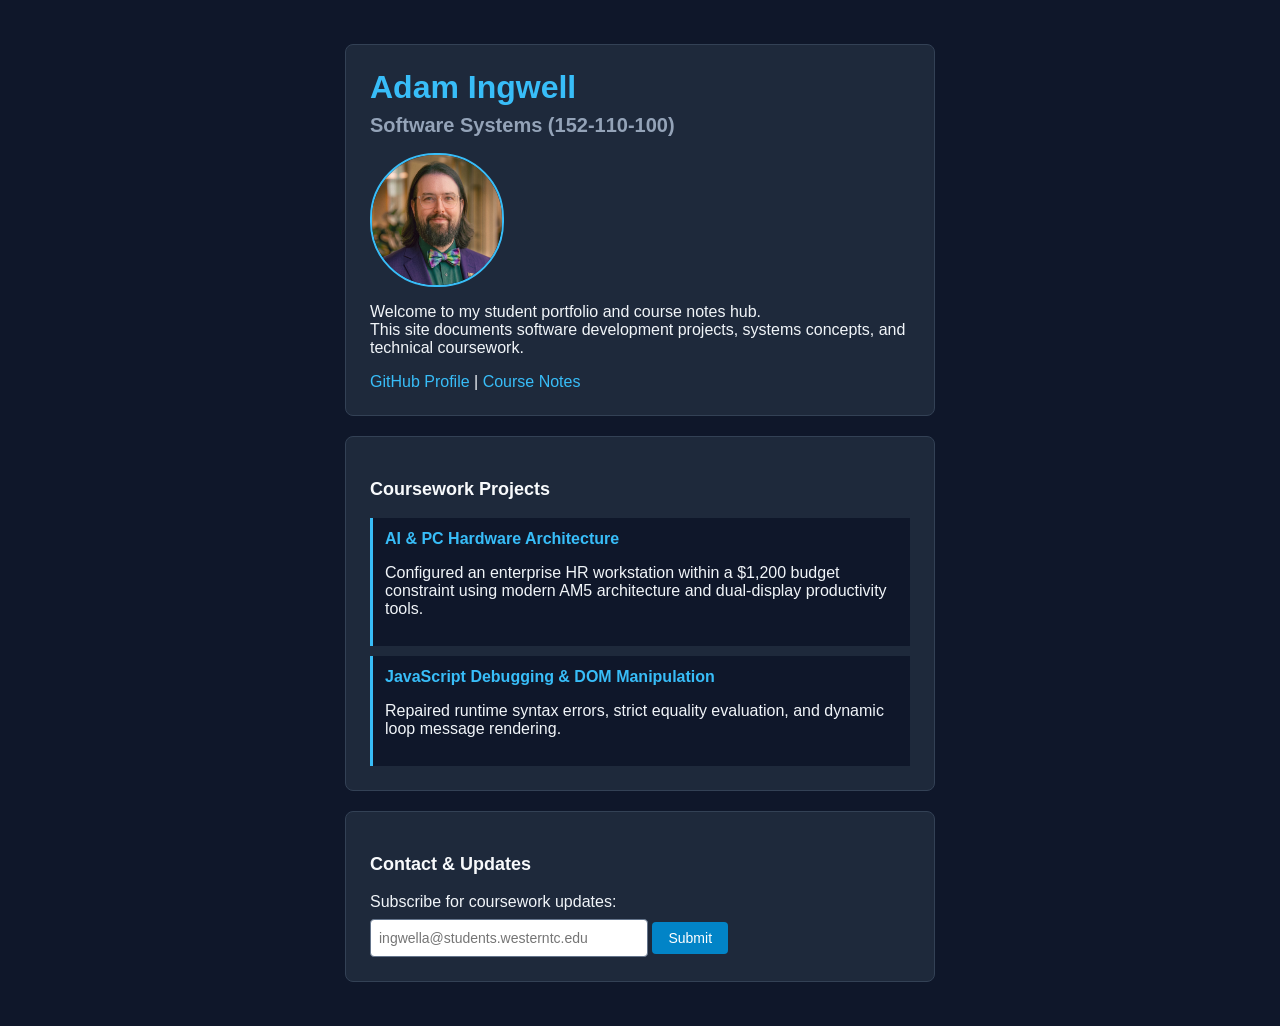
==== index.html @ 0b1b0136 "Deliverable 01: Set up folder structure, HTML elements, and CSS" ====
<!DOCTYPE html>
<html lang="en">
<head>
  <meta charset="UTF-8">
  <meta name="viewport" content="width=device-width, initial-scale=1.0">
  <title>Adam Ingwell | Student Portfolio & Course Notes</title>
  <link rel="stylesheet" href="css/styles.css">
</head>
<body>

  <div class="card header-card">
    <h1>Adam Ingwell</h1>
    <h2>Software Systems (152-110-100)</h2>

    <!-- Rendered Image -->
    <img src="images/headshot.png" alt="Adam Ingwell Profile Image" class="profile-img">

    <p>
      Welcome to my student portfolio and course notes hub.<br>
      This site documents software development projects, systems concepts, and technical coursework.
    </p>

    <!-- Functional Links -->
    <a href="https://github.com/Adamingwell" target="_blank" rel="noopener noreferrer">GitHub Profile</a> | 
    <a href="pages/notes.html">Course Notes</a>
  </div>

  <div class="card">
    <h3>Coursework Projects</h3>
    <div class="project-item">
      <h4>AI & PC Hardware Architecture</h4>
      <p>Configured an enterprise HR workstation within a $1,200 budget constraint using modern AM5 architecture and dual-display productivity tools.</p>
    </div>
    <div class="project-item">
      <h4>JavaScript Debugging & DOM Manipulation</h4>
      <p>Repaired runtime syntax errors, strict equality evaluation, and dynamic loop message rendering.</p>
    </div>
  </div>

  <div class="card interactive-card">
    <h3>Contact & Updates</h3>
    <label for="student-email">Subscribe for coursework updates:</label><br>
    <input type="email" id="student-email" placeholder="ingwella@students.westerntc.edu">
    <button type="button" id="submit-btn">Submit</button>
  </div>

  <script src="js/script.js"></script>
</body>
</html>
---- css/styles.css ----
body {
  background-color: #0f172a;
  font-family: Arial, Helvetica, sans-serif;
  color: #f1f5f9;
  margin: 0;
  padding: 24px;
}

h1 {
  font-size: 32px;
  color: #38bdf8;
  margin: 0 0 8px 0;
}

h2 {
  font-size: 20px;
  color: #94a3b8;
  margin: 0 0 16px 0;
}

h3 {
  font-size: 18px;
  color: #f8fafc;
}

h4 {
  font-size: 16px;
  color: #38bdf8;
  margin: 0 0 4px 0;
}

.card {
  background-color: #1e293b;
  width: 540px;
  padding: 24px;
  margin: 20px auto;
  border: 1px solid #334155;
  border-radius: 8px;
}

.profile-img {
  width: 130px;
  height: 130px;
  border: 2px solid #38bdf8;
  border-radius: 65px;
  object-fit: cover;
  display: block;
  margin-bottom: 16px;
}

.project-item {
  background-color: #0f172a;
  padding: 12px;
  margin-top: 10px;
  border-left: 3px solid #38bdf8;
}

input {
  font-size: 14px;
  width: 260px;
  height: 20px;
  padding: 8px;
  margin-top: 8px;
  border: 1px solid #64748b;
  border-radius: 4px;
}

button {
  font-size: 14px;
  background-color: #0284c7;
  color: #ffffff;
  padding: 8px 16px;
  border: none;
  border-radius: 4px;
  cursor: pointer;
}

button:hover {
  background-color: #0369a1;
}

a {
  color: #38bdf8;
  text-decoration: none;
}

a:hover {
  text-decoration: underline;
}
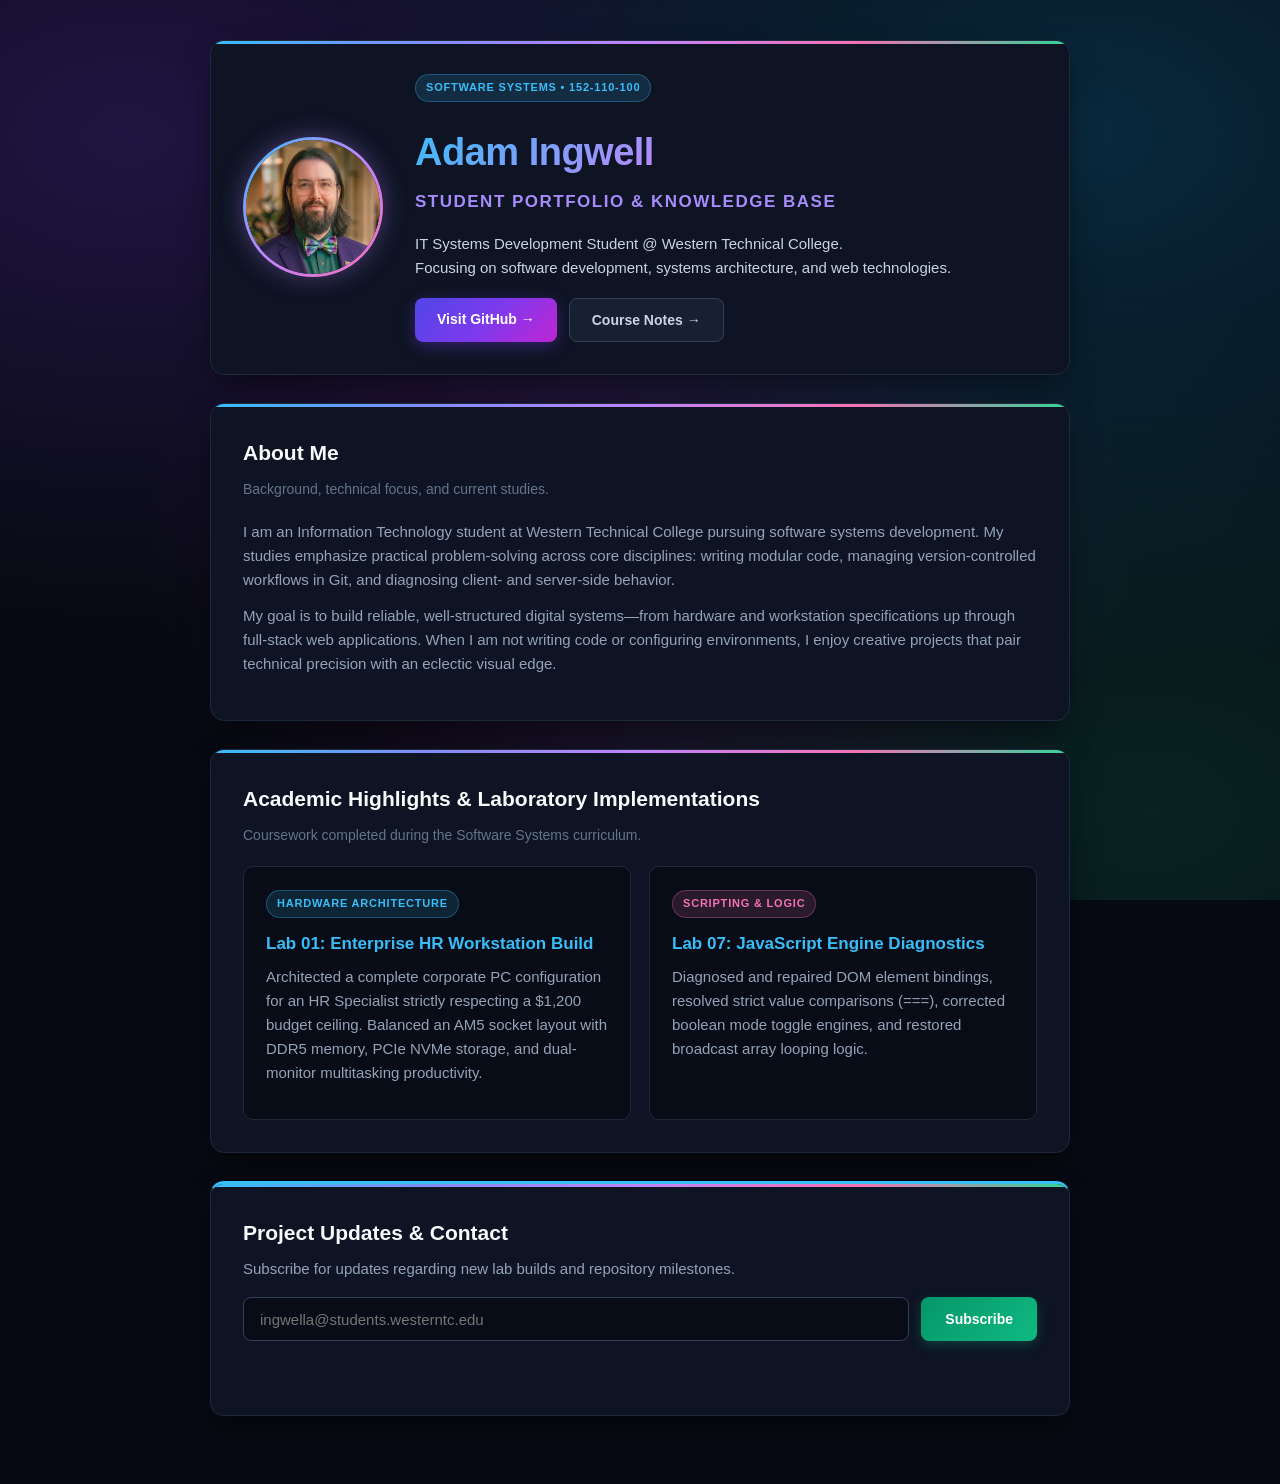
==== commit 89a982a5: "Deliverable 01: Set up folder structure, HTML elements, and CSS" ====
--- a/index.html
+++ b/index.html
@@ -3,45 +3,87 @@
 <head>
   <meta charset="UTF-8">
   <meta name="viewport" content="width=device-width, initial-scale=1.0">
-  <title>Adam Ingwell | Student Portfolio & Course Notes</title>
+  <title>Adam Ingwell | Student Portfolio &amp; Course Notes</title>
   <link rel="stylesheet" href="css/styles.css">
 </head>
 <body>
 
-  <div class="card header-card">
-    <h1>Adam Ingwell</h1>
-    <h2>Software Systems (152-110-100)</h2>
+  <div class="site-wrapper">
 
-    <!-- Rendered Image -->
-    <img src="images/headshot.png" alt="Adam Ingwell Profile Image" class="profile-img">
+    <!-- Hero Card -->
+    <div class="card hero-card">
+      <div class="hero-layout">
+        <!-- Rendered Image Requirement -->
+        <img src="images/headshot.png" alt="Adam Ingwell Profile Image" class="profile-img">
+        <div class="hero-text">
+          <div class="badge-tag tag-cyan">Software Systems • 152-110-100</div>
+          <h1>Adam Ingwell</h1>
+          <h2>Student Portfolio &amp; Knowledge Base</h2>
+          <p class="tagline">
+            IT Systems Development Student @ Western Technical College.<br>
+            Focusing on software development, systems architecture, and web technologies.
+          </p>
+          <div class="hero-links">
+            <!-- Required Functional Hyperlinks -->
+            <a href="https://github.com/Adamingwell" target="_blank" rel="noopener noreferrer" class="link-btn dye-btn">Visit GitHub &rarr;</a>
+            <a href="pages/notes.html" class="link-btn secondary-btn">Course Notes &rarr;</a>
+          </div>
+        </div>
+      </div>
+    </div>
 
-    <p>
-      Welcome to my student portfolio and course notes hub.<br>
-      This site documents software development projects, systems concepts, and technical coursework.
-    </p>
+    <!-- About Me Section -->
+    <div class="card">
+      <h3>About Me</h3>
+      <p class="subtitle">Background, technical focus, and current studies.</p>
+      <p>
+        I am an Information Technology student at Western Technical College pursuing software systems development. My studies emphasize practical problem-solving across core disciplines: writing modular code, managing version-controlled workflows in Git, and diagnosing client- and server-side behavior.
+      </p>
+      <p>
+        My goal is to build reliable, well-structured digital systems—from hardware and workstation specifications up through full-stack web applications. When I am not writing code or configuring environments, I enjoy creative projects that pair technical precision with an eclectic visual edge.
+      </p>
+    </div>
 
-    <!-- Functional Links -->
-    <a href="https://github.com/Adamingwell" target="_blank" rel="noopener noreferrer">GitHub Profile</a> | 
-    <a href="pages/notes.html">Course Notes</a>
-  </div>
+    <!-- Featured Academic Projects Section -->
+    <div class="card">
+      <h3>Academic Highlights &amp; Laboratory Implementations</h3>
+      <p class="subtitle">Coursework completed during the Software Systems curriculum.</p>
 
-  <div class="card">
-    <h3>Coursework Projects</h3>
-    <div class="project-item">
-      <h4>AI & PC Hardware Architecture</h4>
-      <p>Configured an enterprise HR workstation within a $1,200 budget constraint using modern AM5 architecture and dual-display productivity tools.</p>
+      <div class="grid-container">
+        <!-- Project 1: AI PC Build -->
+        <div class="project-card">
+          <div class="badge-tag tag-cyan">Hardware Architecture</div>
+          <h4>Lab 01: Enterprise HR Workstation Build</h4>
+          <p>
+            Architected a complete corporate PC configuration for an HR Specialist strictly respecting a $1,200 budget ceiling. Balanced an AM5 socket layout with DDR5 memory, PCIe NVMe storage, and dual-monitor multitasking productivity.
+          </p>
+        </div>
+
+        <!-- Project 2: JavaScript Debugging -->
+        <div class="project-card">
+          <div class="badge-tag tag-magenta">Scripting &amp; Logic</div>
+          <h4>Lab 07: JavaScript Engine Diagnostics</h4>
+          <p>
+            Diagnosed and repaired DOM element bindings, resolved strict value comparisons (===), corrected boolean mode toggle engines, and restored broadcast array looping logic.
+          </p>
+        </div>
+      </div>
     </div>
-    <div class="project-item">
-      <h4>JavaScript Debugging & DOM Manipulation</h4>
-      <p>Repaired runtime syntax errors, strict equality evaluation, and dynamic loop message rendering.</p>
+
+    <!-- Interactive Component -->
+    <div class="card interactive-card">
+      <h3>Project Updates &amp; Contact</h3>
+      <p>Subscribe for updates regarding new lab builds and repository milestones.</p>
+      
+      <div class="action-row">
+        <!-- Input with specified type -->
+        <input type="email" id="student-email" placeholder="ingwella@students.westerntc.edu" class="custom-input">
+        <!-- Required Button Element -->
+        <button type="button" id="submit-btn" class="custom-btn">Subscribe</button>
+      </div>
+      <p id="status-message" class="status-text"></p>
     </div>
-  </div>
 
-  <div class="card interactive-card">
-    <h3>Contact & Updates</h3>
-    <label for="student-email">Subscribe for coursework updates:</label><br>
-    <input type="email" id="student-email" placeholder="ingwella@students.westerntc.edu">
-    <button type="button" id="submit-btn">Submit</button>
   </div>
 
   <script src="js/script.js"></script>
--- a/css/styles.css
+++ b/css/styles.css
@@ -1,89 +1,288 @@
+/* ==========================================================
+   ECLECTIC PALETTE (ZERO ORANGE)
+   Amethyst (#7c3aed), Electric Indigo (#4f46e5), 
+   Fuchsia/Magenta (#c026d3), Cyan (#38bdf8), Emerald (#10b981)
+   ========================================================== */
+* {
+  box-sizing: border-box;
+}
+
 body {
-  background-color: #0f172a;
-  font-family: Arial, Helvetica, sans-serif;
-  color: #f1f5f9;
+  background-color: #070a12;
+  background-image: 
+    radial-gradient(at 10% 15%, rgba(124, 58, 237, 0.22) 0px, transparent 45%),
+    radial-gradient(at 85% 15%, rgba(14, 165, 233, 0.20) 0px, transparent 50%),
+    radial-gradient(at 50% 60%, rgba(192, 38, 211, 0.16) 0px, transparent 55%),
+    radial-gradient(at 90% 90%, rgba(16, 185, 129, 0.14) 0px, transparent 45%);
+  background-attachment: fixed;
+  font-family: -apple-system, BlinkMacSystemFont, "Segoe UI", Roboto, Helvetica, Arial, sans-serif;
+  color: #e2e8f0;
   margin: 0;
-  padding: 24px;
-}
-
+  padding: 40px 20px;
+  line-height: 1.6;
+}
+
+.site-wrapper {
+  max-width: 860px;
+  margin: 0 auto;
+}
+
+/* ==========================================================
+   TYPOGRAPHY
+   ========================================================== */
 h1 {
-  font-size: 32px;
+  font-size: 38px;
+  background: linear-gradient(135deg, #38bdf8 0%, #c084fc 45%, #f472b6 100%);
+  -webkit-background-clip: text;
+  -webkit-text-fill-color: transparent;
+  margin: 8px 0 6px 0;
+  letter-spacing: -0.5px;
+  font-weight: 800;
+}
+
+h2 {
+  font-size: 17px;
+  color: #a78bfa;
+  margin: 0 0 16px 0;
+  font-weight: 600;
+  text-transform: uppercase;
+  letter-spacing: 1.5px;
+}
+
+h3 {
+  font-size: 21px;
+  color: #f8fafc;
+  margin: 0 0 8px 0;
+  font-weight: 700;
+}
+
+h4 {
+  font-size: 17px;
   color: #38bdf8;
   margin: 0 0 8px 0;
-}
-
-h2 {
-  font-size: 20px;
+  font-weight: 600;
+}
+
+p {
   color: #94a3b8;
-  margin: 0 0 16px 0;
-}
-
-h3 {
-  font-size: 18px;
+  font-size: 15px;
+  margin: 0 0 12px 0;
+}
+
+.subtitle {
+  color: #64748b;
+  font-size: 14px;
+  margin-bottom: 20px;
+}
+
+.tagline {
+  color: #cbd5e1;
+  font-size: 15px;
+}
+
+/* ==========================================================
+   CARDS (Box Model: Width, Height, Margin, Padding, Border)
+   ========================================================== */
+.card {
+  background-color: #0e1424;
+  border: 1px solid #1e293b;
+  border-radius: 14px;
+  padding: 32px;
+  margin: 0 0 28px 0;
+  box-shadow: 0 12px 32px -8px rgba(0, 0, 0, 0.6);
+  position: relative;
+  overflow: hidden;
+}
+
+/* Eclectic Top Accent Gradient */
+.card::before {
+  content: "";
+  position: absolute;
+  top: 0;
+  left: 0;
+  right: 0;
+  height: 3px;
+  background: linear-gradient(90deg, #38bdf8, #818cf8, #c084fc, #f472b6, #34d399);
+}
+
+.hero-layout {
+  display: flex;
+  align-items: center;
+  gap: 32px;
+}
+
+.profile-img {
+  width: 140px;
+  height: 140px;
+  border: 3px solid transparent;
+  background: linear-gradient(#0e1424, #0e1424) padding-box,
+              linear-gradient(135deg, #38bdf8, #c084fc, #f472b6) border-box;
+  border-radius: 50%;
+  object-fit: cover;
+  box-shadow: 0 0 24px rgba(192, 132, 252, 0.35);
+  flex-shrink: 0;
+}
+
+.hero-text {
+  flex-grow: 1;
+}
+
+.hero-links {
+  display: flex;
+  gap: 12px;
+  margin-top: 18px;
+}
+
+/* ==========================================================
+   BUTTONS & LINKS
+   ========================================================== */
+a.link-btn {
+  display: inline-block;
+  font-size: 14px;
+  font-weight: 600;
+  text-decoration: none;
+  padding: 10px 22px;
+  border-radius: 8px;
+  transition: all 0.25s ease;
+}
+
+a.dye-btn {
+  background: linear-gradient(135deg, #4f46e5 0%, #7c3aed 50%, #c026d3 100%);
+  color: #ffffff;
+  box-shadow: 0 4px 15px rgba(124, 58, 237, 0.35);
+}
+
+a.dye-btn:hover {
+  transform: translateY(-2px);
+  box-shadow: 0 6px 20px rgba(192, 38, 211, 0.5);
+}
+
+a.secondary-btn {
+  background-color: #172033;
+  color: #cbd5e1;
+  border: 1px solid #334155;
+}
+
+a.secondary-btn:hover {
+  background-color: #222d47;
+  border-color: #c084fc;
+}
+
+/* ==========================================================
+   PROJECT GRIDS & BADGES
+   ========================================================== */
+.grid-container {
+  display: grid;
+  grid-template-columns: 1fr 1fr;
+  gap: 18px;
+}
+
+.project-card {
+  background-color: #080c16;
+  border: 1px solid #1e293b;
+  border-radius: 10px;
+  padding: 22px;
+  transition: transform 0.2s ease, border-color 0.2s ease;
+}
+
+.project-card:hover {
+  transform: translateY(-3px);
+  border-color: #818cf8;
+}
+
+.badge-tag {
+  display: inline-block;
+  font-size: 11px;
+  font-weight: 700;
+  text-transform: uppercase;
+  letter-spacing: 0.8px;
+  padding: 4px 10px;
+  border-radius: 20px;
+  margin-bottom: 12px;
+}
+
+.tag-cyan {
+  background-color: rgba(56, 189, 248, 0.14);
+  color: #38bdf8;
+  border: 1px solid rgba(56, 189, 248, 0.3);
+}
+
+.tag-magenta {
+  background-color: rgba(244, 114, 182, 0.14);
+  color: #f472b6;
+  border: 1px solid rgba(244, 114, 182, 0.3);
+}
+
+/* ==========================================================
+   FORM & INTERACTIVE ROW
+   ========================================================== */
+.interactive-card {
+  border-top: 3px solid #38bdf8;
+}
+
+.action-row {
+  display: flex;
+  gap: 12px;
+  margin-top: 16px;
+}
+
+.custom-input {
+  flex: 1;
+  background-color: #080c16;
   color: #f8fafc;
-}
-
-h4 {
-  font-size: 16px;
-  color: #38bdf8;
-  margin: 0 0 4px 0;
-}
-
-.card {
-  background-color: #1e293b;
-  width: 540px;
-  padding: 24px;
-  margin: 20px auto;
+  font-size: 15px;
+  height: 44px;
+  padding: 0 16px;
   border: 1px solid #334155;
   border-radius: 8px;
-}
-
-.profile-img {
-  width: 130px;
-  height: 130px;
-  border: 2px solid #38bdf8;
-  border-radius: 65px;
-  object-fit: cover;
-  display: block;
-  margin-bottom: 16px;
-}
-
-.project-item {
-  background-color: #0f172a;
-  padding: 12px;
+  outline: none;
+  transition: all 0.2s ease;
+}
+
+.custom-input:focus {
+  border-color: #c084fc;
+  box-shadow: 0 0 0 3px rgba(192, 132, 252, 0.25);
+}
+
+.custom-btn {
+  background: linear-gradient(135deg, #059669 0%, #10b981 100%);
+  color: #ffffff;
+  font-size: 14px;
+  font-weight: 700;
+  height: 44px;
+  padding: 0 24px;
+  border: none;
+  border-radius: 8px;
+  cursor: pointer;
+  transition: all 0.2s ease;
+  box-shadow: 0 4px 12px rgba(16, 185, 129, 0.25);
+  white-space: nowrap;
+}
+
+.custom-btn:hover {
+  background: linear-gradient(135deg, #10b981 0%, #34d399 100%);
+  transform: translateY(-1px);
+}
+
+.status-text {
+  font-size: 13px;
   margin-top: 10px;
-  border-left: 3px solid #38bdf8;
-}
-
-input {
-  font-size: 14px;
-  width: 260px;
-  height: 20px;
-  padding: 8px;
-  margin-top: 8px;
-  border: 1px solid #64748b;
-  border-radius: 4px;
-}
-
-button {
-  font-size: 14px;
-  background-color: #0284c7;
-  color: #ffffff;
-  padding: 8px 16px;
-  border: none;
-  border-radius: 4px;
-  cursor: pointer;
-}
-
-button:hover {
-  background-color: #0369a1;
-}
-
-a {
-  color: #38bdf8;
-  text-decoration: none;
-}
-
-a:hover {
-  text-decoration: underline;
+  min-height: 20px;
+}
+
+/* Mobile Responsiveness */
+@media (max-width: 700px) {
+  .hero-layout {
+    flex-direction: column;
+    text-align: center;
+  }
+  .hero-links {
+    justify-content: center;
+  }
+  .grid-container {
+    grid-template-columns: 1fr;
+  }
+  .action-row {
+    flex-direction: column;
+  }
 }
